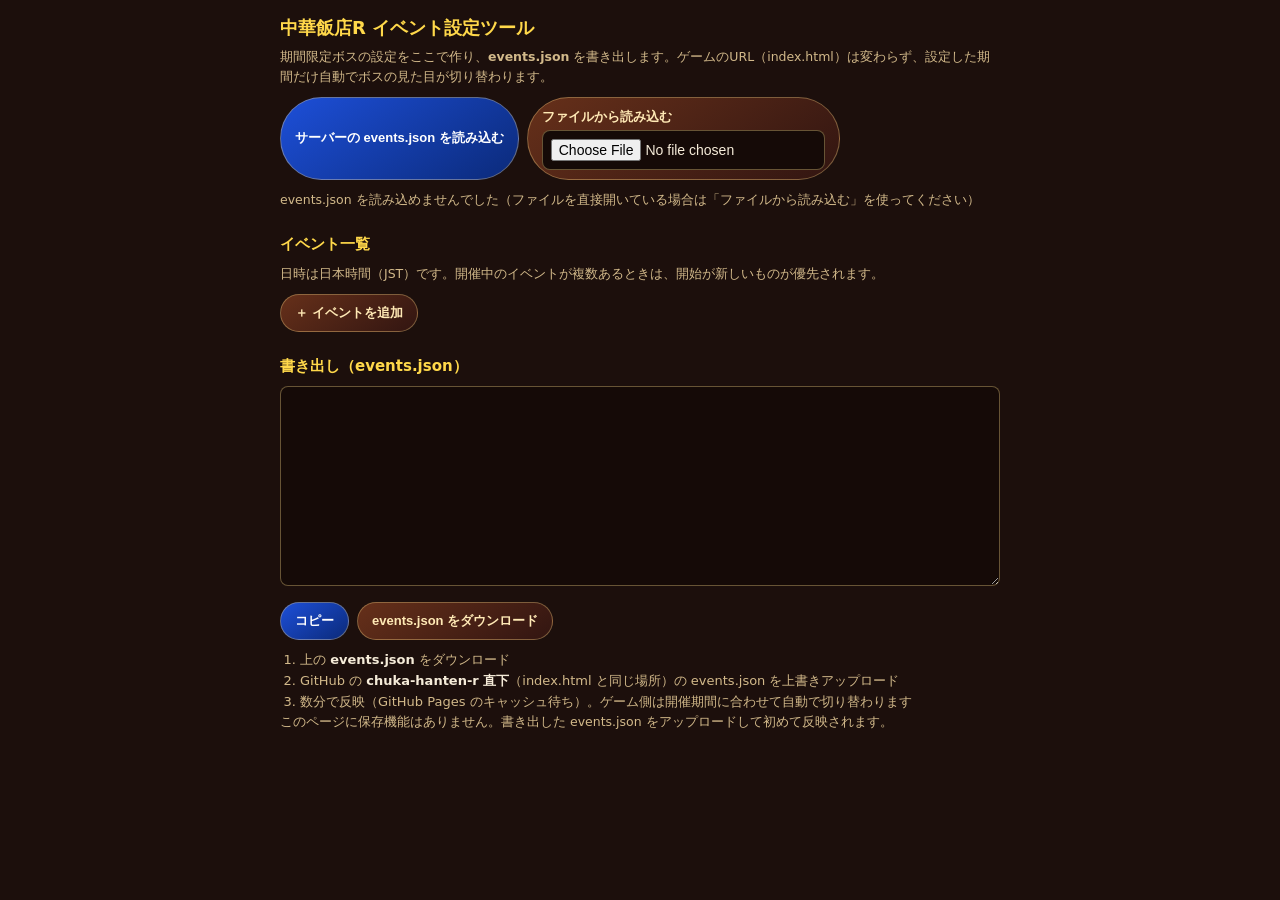
==== event-admin.html @ a862245b "Add files via upload" ====
<!doctype html>
<html lang="ja"><head><meta charset="utf-8">
<meta name="viewport" content="width=device-width,initial-scale=1">
<meta name="robots" content="noindex,nofollow">
<title>中華飯店R イベント設定ツール</title>
<style>
:root{--bg:#1c0f0c;--card:#2c1a14;--line:rgba(255,221,139,.35);--tx:#f6ecd9;--sub:#d2b98a;--gold:#ffd84a}
*{box-sizing:border-box}body{margin:0;padding:14px;background:var(--bg);color:var(--tx);font:14px/1.6 system-ui,'Hiragino Sans','Noto Sans JP',sans-serif}
.wrap{max-width:720px;margin:0 auto}h1{font-size:18px;margin:0 0 4px;color:var(--gold)}h2{font-size:15px;margin:22px 0 8px;color:var(--gold)}
.note{color:var(--sub);font-size:12.5px;margin:0 0 10px}
.bar{display:flex;flex-wrap:wrap;gap:8px;margin:10px 0}
button,.btn{padding:9px 14px;border:1px solid var(--line);border-radius:999px;background:linear-gradient(145deg,#66301a,#321511);color:#ffe9b5;font-size:13px;font-weight:700;cursor:pointer}
button.main{background:linear-gradient(145deg,#1d4fd8,#0b2a7a);color:#fff}button.del{background:#4a1616;color:#ffb3a8}
.ev{margin:12px 0;padding:12px;border:1px solid var(--line);border-radius:14px;background:var(--card)}
.ev-h{display:flex;align-items:center;gap:8px;flex-wrap:wrap;margin-bottom:8px}.badge{padding:1px 10px;border-radius:999px;font-size:12px;font-weight:700;background:#444;color:#ddd}
.badge.on{background:#1f8a43;color:#fff}.badge.soon{background:#b87a00;color:#fff}.badge.off{background:#555}
.grid{display:grid;grid-template-columns:1fr 1fr;gap:8px}@media(max-width:520px){.grid{grid-template-columns:1fr}}
label{display:block;font-size:12px;color:var(--sub)}label input,label select{display:block;width:100%;margin-top:2px;padding:8px;border:1px solid var(--line);border-radius:8px;background:#150a07;color:var(--tx);font-size:14px}
label.chk{display:flex;align-items:center;gap:6px;color:var(--tx);font-size:14px}label.chk input{width:auto;margin:0}
input[type=color]{padding:2px;height:38px}
canvas{display:block;width:100%;max-width:360px;height:auto;margin:8px 0;border-radius:10px;background:#2a1a3a}
textarea{width:100%;height:200px;padding:8px;border:1px solid var(--line);border-radius:8px;background:#150a07;color:#c9f0c9;font:12px/1.5 ui-monospace,Menlo,monospace}
.steps{margin:0;padding-left:20px;color:var(--sub);font-size:13px}.steps b{color:var(--tx)}.test a{color:#9fd3ff;word-break:break-all;font-size:12.5px}
</style></head><body><div class="wrap">
<h1>中華飯店R イベント設定ツール</h1>
<p class="note">期間限定ボスの設定をここで作り、<b>events.json</b> を書き出します。ゲームのURL（index.html）は変わらず、設定した期間だけ自動でボスの見た目が切り替わります。</p>

<div class="bar"><button class="main" id="load-server">サーバーの events.json を読み込む</button><label class="btn" style="margin:0">ファイルから読み込む<input id="load-file" type="file" accept=".json,application/json" hidden></label></div>
<p class="note" id="msg"></p>

<h2>イベント一覧</h2><p class="note">日時は日本時間（JST）です。開催中のイベントが複数あるときは、開始が新しいものが優先されます。</p>
<div id="list"></div>
<div class="bar"><button id="add">＋ イベントを追加</button></div>

<h2>書き出し（events.json）</h2>
<textarea id="out" readonly spellcheck="false"></textarea>
<div class="bar"><button class="main" id="copy">コピー</button><button id="dl">events.json をダウンロード</button></div>
<ol class="steps"><li>上の <b>events.json</b> をダウンロード</li><li>GitHub の <b>chuka-hanten-r 直下</b>（index.html と同じ場所）の events.json を上書きアップロード</li><li>数分で反映（GitHub Pages のキャッシュ待ち）。ゲーム側は開催期間に合わせて自動で切り替わります</li></ol>
<p class="note">このページに保存機能はありません。書き出した events.json をアップロードして初めて反映されます。</p>
</div>
<script src="js/event-skins.js"></script>
<script>
const SK=window.EVENT_SKINS,$=id=>document.getElementById(id);
let events=[];
const jst=v=>v?v+':00+09:00':'',unjst=s=>s?String(s).slice(0,16):'';
const esc=s=>String(s??'').replace(/[&<>"]/g,c=>({'&':'&amp;','<':'&lt;','>':'&gt;','"':'&quot;'}[c]));
function nowJst(){const d=new Date(Date.now()+9*3600e3);return d.toISOString().slice(0,16)}
function status(e){if(e.enabled===false)return['off','無効'];const n=Date.now(),s=Date.parse(e.start),f=Date.parse(e.end);if(!(s<f))return['off','日時エラー'];return n<s?['soon','開始前']:n<f?['on','開催中']:['off','終了']}
function out(){$('out').value=JSON.stringify({events:events.map(e=>({id:e.id,enabled:e.enabled!==false,start:e.start,end:e.end,skin:e.skin,name:e.name,label:e.label,shardColor:e.shardColor,pageTitle:e.pageTitle,tagline:e.tagline}))},null,2)}
function preview(cv,key){const x=cv.getContext('2d'),sk=SK[key];x.clearRect(0,0,cv.width,cv.height);if(!sk)return;
 const L=104,Wd=64;[['angry',false],['hurt',false],['angry',true]].forEach(([m,sw],k)=>{x.save();x.translate(62+k*118,62);
  sk.draw(x,L,Wd,{t:k*.7,mood:m,sweat:sw,part:'limbs'});sk.draw(x,L,Wd,{t:0,mood:m,sweat:sw,part:'body'});x.restore()})}
function badge(i){const b=document.querySelector('[data-b="'+i+'"]');if(!b)return;const[c,t]=status(events[i]);b.className='badge '+c;b.textContent=t}
function render(){
 $('list').innerHTML=events.map((e,i)=>{const[c,t]=status(e);
  return `<div class="ev"><div class="ev-h"><span class="badge ${c}" data-b="${i}">${t}</span><label class="chk"><input type="checkbox" data-i="${i}" data-k="enabled" ${e.enabled!==false?'checked':''}>有効</label><button class="del" data-del="${i}" style="margin-left:auto">削除</button></div>
  <div class="grid">
  <label>イベントID（半角英数とハイフン）<input data-i="${i}" data-k="id" value="${esc(e.id)}"></label>
  <label>見た目（スキン）<select data-i="${i}" data-k="skin">${Object.keys(SK).map(k=>`<option value="${k}" ${e.skin===k?'selected':''}>${esc(SK[k].title)}</option>`).join('')}</select></label>
  <label>開始（日本時間）<input type="datetime-local" data-i="${i}" data-k="start" value="${unjst(e.start)}"></label>
  <label>終了（日本時間）<input type="datetime-local" data-i="${i}" data-k="end" value="${unjst(e.end)}"></label>
  <label>ボス名（「巨大○○が来た！」に使う）<input data-i="${i}" data-k="name" value="${esc(e.name)}"></label>
  <label>HPバー横の目印（1文字／絵文字）<input data-i="${i}" data-k="label" value="${esc(e.label)}" maxlength="4"></label>
  <label>斬ったときの破片の色<input type="color" data-i="${i}" data-k="shardColor" value="${esc(e.shardColor||'#ffd34d')}"></label>
  <label>ブラウザのタブの題名<input data-i="${i}" data-k="pageTitle" value="${esc(e.pageTitle)}"></label>
  <label>タイトル画面の説明文の前置き<input data-i="${i}" data-k="tagline" value="${esc(e.tagline)}"></label></div>
  <canvas width="360" height="124" data-p="${i}"></canvas>
  <div class="test">テスト用リンク（期間に関係なく強制表示）：<a href="./index.html?event=${encodeURIComponent(e.id)}" target="_blank" rel="noopener">index.html?event=${esc(e.id)}</a></div></div>`}).join('')||'<p class="note">イベントがありません。「＋ イベントを追加」で作成します。</p>';
 document.querySelectorAll('canvas[data-p]').forEach(cv=>preview(cv,events[cv.dataset.p].skin));out()}
$('list').addEventListener('input',ev=>{const t=ev.target,i=t.dataset.i;if(i===undefined)return;const k=t.dataset.k,e=events[i];
 if(k==='enabled')e.enabled=t.checked;else if(k==='start'||k==='end')e[k]=jst(t.value);else e[k]=t.value;
 if(k==='skin'){const d=SK[e.skin].defaults;Object.assign(e,d);render();return}
 badge(i);out()});
$('list').addEventListener('click',ev=>{const d=ev.target.closest('[data-del]');if(d&&confirm('このイベントを削除しますか？')){events.splice(+d.dataset.del,1);render()}});
$('add').onclick=()=>{const key=Object.keys(SK)[0],n=nowJst(),end=new Date(Date.now()+9*3600e3+24*3600e3).toISOString().slice(0,16);
 events.push(Object.assign({id:'event-'+n.slice(0,10).replace(/-/g,''),enabled:true,start:jst(n),end:jst(end),skin:key},SK[key].defaults));render()};
function setData(d,src){events=((d&&d.events)||[]).filter(Boolean);render();$('msg').textContent=src+'から '+events.length+' 件を読み込みました'}
$('load-server').onclick=()=>fetch('events.json?t='+Date.now(),{cache:'no-store'}).then(r=>{if(!r.ok)throw 0;return r.json()}).then(d=>setData(d,'サーバー')).catch(()=>{$('msg').textContent='events.json を読み込めませんでした（ファイルを直接開いている場合は「ファイルから読み込む」を使ってください）'});
$('load-file').onchange=e=>{const f=e.target.files[0];if(!f)return;f.text().then(t=>setData(JSON.parse(t),'ファイル')).catch(()=>{$('msg').textContent='JSONを読み込めませんでした'})};
$('copy').onclick=()=>{$('out').select();try{navigator.clipboard.writeText($('out').value).then(()=>$('msg').textContent='コピーしました')}catch(_){document.execCommand('copy');$('msg').textContent='コピーしました'}};
$('dl').onclick=()=>{const a=document.createElement('a');a.href=URL.createObjectURL(new Blob([$('out').value],{type:'application/json'}));a.download='events.json';a.click();setTimeout(()=>URL.revokeObjectURL(a.href),1000)};
$('load-server').click();
</script></body></html>
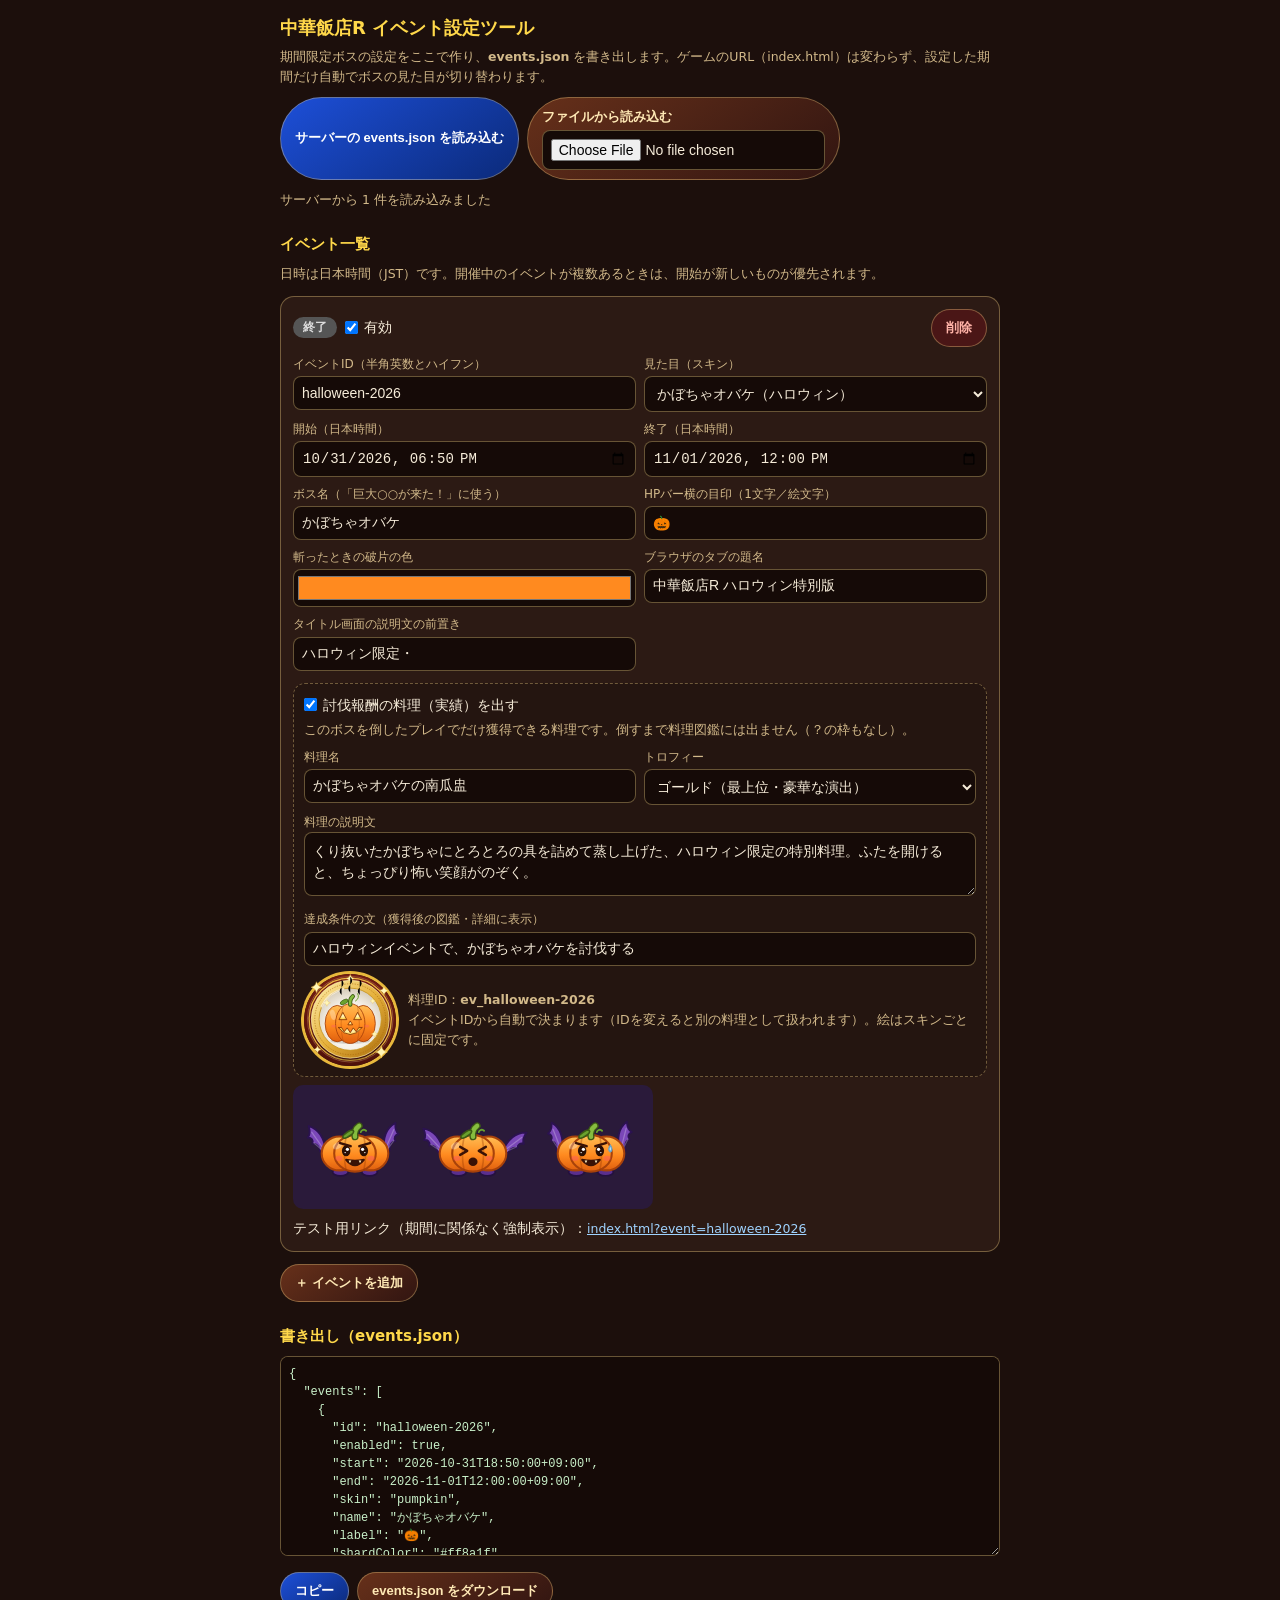
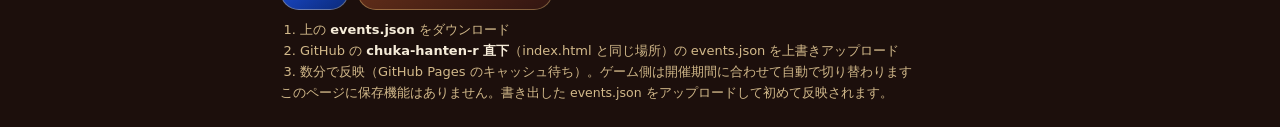
==== commit a17493b2: "Add files via upload" ====
--- a/event-admin.html
+++ b/event-admin.html
@@ -18,6 +18,8 @@
 label{display:block;font-size:12px;color:var(--sub)}label input,label select{display:block;width:100%;margin-top:2px;padding:8px;border:1px solid var(--line);border-radius:8px;background:#150a07;color:var(--tx);font-size:14px}
 label.chk{display:flex;align-items:center;gap:6px;color:var(--tx);font-size:14px}label.chk input{width:auto;margin:0}
 input[type=color]{padding:2px;height:38px}
+.dishbox{margin:12px 0 4px;padding:10px;border:1px dashed var(--line);border-radius:12px;background:rgba(0,0,0,.18)}.dishbox .grid{margin-top:8px}.wide{grid-column:1/-1}.dishbox textarea{height:64px;font:14px/1.5 system-ui,'Hiragino Sans','Noto Sans JP',sans-serif;color:var(--tx)}
+.dp-row{display:flex;align-items:center;gap:12px;margin-top:8px}.dp{flex:none;width:92px;height:92px;border-radius:50%;background:radial-gradient(circle at 50% 38%,#a52d1b 0,#5e140c 66%,#2a0806 100%);box-shadow:0 0 0 3px #e8b83c;display:grid;place-items:center}.dp svg{width:94%;height:94%;overflow:visible}.dishbox.off .grid,.dishbox.off .dp-row{opacity:.4}
 canvas{display:block;width:100%;max-width:360px;height:auto;margin:8px 0;border-radius:10px;background:#2a1a3a}
 textarea{width:100%;height:200px;padding:8px;border:1px solid var(--line);border-radius:8px;background:#150a07;color:#c9f0c9;font:12px/1.5 ui-monospace,Menlo,monospace}
 .steps{margin:0;padding-left:20px;color:var(--sub);font-size:13px}.steps b{color:var(--tx)}.test a{color:#9fd3ff;word-break:break-all;font-size:12.5px}
@@ -39,14 +41,21 @@
 <p class="note">このページに保存機能はありません。書き出した events.json をアップロードして初めて反映されます。</p>
 </div>
 <script src="js/event-skins.js"></script>
+<script src="js/event-dishes.js"></script>
 <script>
 const SK=window.EVENT_SKINS,$=id=>document.getElementById(id);
 let events=[];
+const clone=o=>JSON.parse(JSON.stringify(o));
+const DR=[[2,'ブロンズ'],[3,'シルバー'],[4,'ゴールド'],[5,'ゴールド（最上位・豪華な演出）']];
+function applyDef(e,d){Object.assign(e,d);if(d.dish)e.dish=clone(d.dish);else delete e.dish}
+function fillDish(e){const d=SK[e.skin]&&SK[e.skin].defaults.dish;if(d)e.dish=Object.assign({},clone(d),e.dish||{})}
+function dishId(e){return window.EVENT_DISH?EVENT_DISH.idFor(e.id):'ev_'+String(e.id||'event').replace(/[^A-Za-z0-9_-]/g,'')}
+function dishPrev(e){const f=window.EVENT_DISH_ART&&e.dish&&EVENT_DISH_ART[e.dish.art];return f?f({n:e.dish.n},3,false):''}
 const jst=v=>v?v+':00+09:00':'',unjst=s=>s?String(s).slice(0,16):'';
 const esc=s=>String(s??'').replace(/[&<>"]/g,c=>({'&':'&amp;','<':'&lt;','>':'&gt;','"':'&quot;'}[c]));
 function nowJst(){const d=new Date(Date.now()+9*3600e3);return d.toISOString().slice(0,16)}
 function status(e){if(e.enabled===false)return['off','無効'];const n=Date.now(),s=Date.parse(e.start),f=Date.parse(e.end);if(!(s<f))return['off','日時エラー'];return n<s?['soon','開始前']:n<f?['on','開催中']:['off','終了']}
-function out(){$('out').value=JSON.stringify({events:events.map(e=>({id:e.id,enabled:e.enabled!==false,start:e.start,end:e.end,skin:e.skin,name:e.name,label:e.label,shardColor:e.shardColor,pageTitle:e.pageTitle,tagline:e.tagline}))},null,2)}
+function out(){$('out').value=JSON.stringify({events:events.map(e=>({id:e.id,enabled:e.enabled!==false,start:e.start,end:e.end,skin:e.skin,name:e.name,label:e.label,shardColor:e.shardColor,pageTitle:e.pageTitle,tagline:e.tagline,dish:e.dish}))},null,2)}
 function preview(cv,key){const x=cv.getContext('2d'),sk=SK[key];x.clearRect(0,0,cv.width,cv.height);if(!sk)return;
  const L=104,Wd=64;[['angry',false],['hurt',false],['angry',true]].forEach(([m,sw],k)=>{x.save();x.translate(62+k*118,62);
   sk.draw(x,L,Wd,{t:k*.7,mood:m,sweat:sw,part:'limbs'});sk.draw(x,L,Wd,{t:0,mood:m,sweat:sw,part:'body'});x.restore()})}
@@ -64,17 +73,27 @@
   <label>斬ったときの破片の色<input type="color" data-i="${i}" data-k="shardColor" value="${esc(e.shardColor||'#ffd34d')}"></label>
   <label>ブラウザのタブの題名<input data-i="${i}" data-k="pageTitle" value="${esc(e.pageTitle)}"></label>
   <label>タイトル画面の説明文の前置き<input data-i="${i}" data-k="tagline" value="${esc(e.tagline)}"></label></div>
+  ${(()=>{const d=e.dish;if(!d)return'';return `<div class="dishbox${d.enabled===false?' off':''}" data-db="${i}"><label class="chk"><input type="checkbox" data-i="${i}" data-k="dish.enabled" ${d.enabled!==false?'checked':''}>討伐報酬の料理（実績）を出す</label><p class="note" style="margin:4px 0 0">このボスを倒したプレイでだけ獲得できる料理です。倒すまで料理図鑑には出ません（？の枠もなし）。</p>
+  <div class="grid"><label>料理名<input data-i="${i}" data-k="dish.n" value="${esc(d.n)}"></label>
+  <label>トロフィー<select data-i="${i}" data-k="dish.r">${DR.map(([v,l])=>`<option value="${v}" ${+d.r===v?'selected':''}>${l}</option>`).join('')}</select></label>
+  <label class="wide">料理の説明文<textarea data-i="${i}" data-k="dish.d">${esc(d.d)}</textarea></label>
+  <label class="wide">達成条件の文（獲得後の図鑑・詳細に表示）<input data-i="${i}" data-k="dish.h" value="${esc(d.h)}"></label></div>
+  <div class="dp-row"><div class="dp" data-dp="${i}">${dishPrev(e)}</div><div class="note" style="margin:0">料理ID：<b>${esc(dishId(e))}</b><br>イベントIDから自動で決まります（IDを変えると別の料理として扱われます）。絵はスキンごとに固定です。</div></div></div>`})()}
   <canvas width="360" height="124" data-p="${i}"></canvas>
   <div class="test">テスト用リンク（期間に関係なく強制表示）：<a href="./index.html?event=${encodeURIComponent(e.id)}" target="_blank" rel="noopener">index.html?event=${esc(e.id)}</a></div></div>`}).join('')||'<p class="note">イベントがありません。「＋ イベントを追加」で作成します。</p>';
  document.querySelectorAll('canvas[data-p]').forEach(cv=>preview(cv,events[cv.dataset.p].skin));out()}
 $('list').addEventListener('input',ev=>{const t=ev.target,i=t.dataset.i;if(i===undefined)return;const k=t.dataset.k,e=events[i];
+ if(k.indexOf('dish.')===0){const f=k.slice(5);e.dish=e.dish||{};e.dish[f]=f==='enabled'?t.checked:f==='r'?+t.value:t.value;
+  const bx=document.querySelector('[data-db="'+i+'"]');if(bx)bx.classList.toggle('off',e.dish.enabled===false);
+  const pv=document.querySelector('[data-dp="'+i+'"]');if(pv)pv.innerHTML=dishPrev(e);out();return}
  if(k==='enabled')e.enabled=t.checked;else if(k==='start'||k==='end')e[k]=jst(t.value);else e[k]=t.value;
- if(k==='skin'){const d=SK[e.skin].defaults;Object.assign(e,d);render();return}
+ if(k==='skin'){applyDef(e,SK[e.skin].defaults);render();return}
+ if(k==='id'){const nt=document.querySelector('[data-db="'+i+'"] .dp-row b');if(nt)nt.textContent=dishId(e)}
  badge(i);out()});
 $('list').addEventListener('click',ev=>{const d=ev.target.closest('[data-del]');if(d&&confirm('このイベントを削除しますか？')){events.splice(+d.dataset.del,1);render()}});
 $('add').onclick=()=>{const key=Object.keys(SK)[0],n=nowJst(),end=new Date(Date.now()+9*3600e3+24*3600e3).toISOString().slice(0,16);
- events.push(Object.assign({id:'event-'+n.slice(0,10).replace(/-/g,''),enabled:true,start:jst(n),end:jst(end),skin:key},SK[key].defaults));render()};
-function setData(d,src){events=((d&&d.events)||[]).filter(Boolean);render();$('msg').textContent=src+'から '+events.length+' 件を読み込みました'}
+ const ne={id:'event-'+n.slice(0,10).replace(/-/g,''),enabled:true,start:jst(n),end:jst(end),skin:key};applyDef(ne,SK[key].defaults);events.push(ne);render()};
+function setData(d,src){events=((d&&d.events)||[]).filter(Boolean);events.forEach(fillDish);render();$('msg').textContent=src+'から '+events.length+' 件を読み込みました'}
 $('load-server').onclick=()=>fetch('events.json?t='+Date.now(),{cache:'no-store'}).then(r=>{if(!r.ok)throw 0;return r.json()}).then(d=>setData(d,'サーバー')).catch(()=>{$('msg').textContent='events.json を読み込めませんでした（ファイルを直接開いている場合は「ファイルから読み込む」を使ってください）'});
 $('load-file').onchange=e=>{const f=e.target.files[0];if(!f)return;f.text().then(t=>setData(JSON.parse(t),'ファイル')).catch(()=>{$('msg').textContent='JSONを読み込めませんでした'})};
 $('copy').onclick=()=>{$('out').select();try{navigator.clipboard.writeText($('out').value).then(()=>$('msg').textContent='コピーしました')}catch(_){document.execCommand('copy');$('msg').textContent='コピーしました'}};
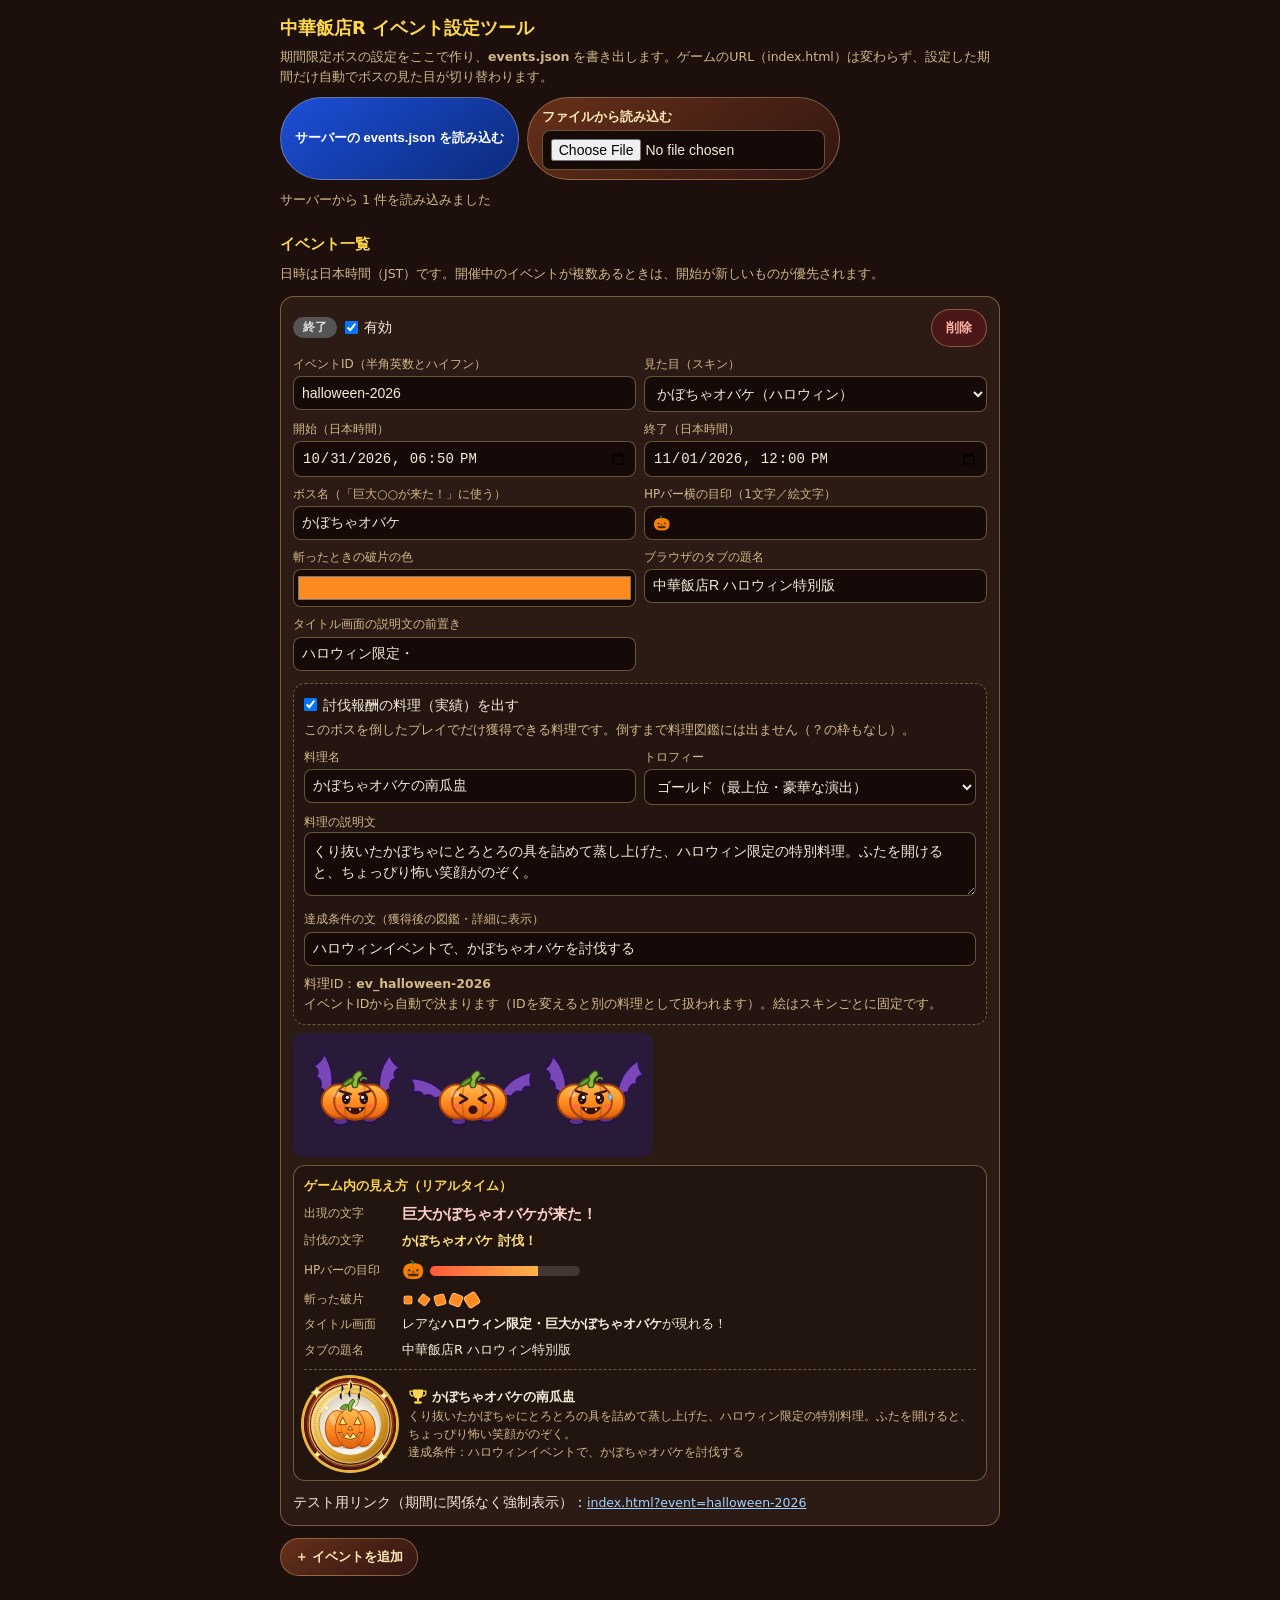
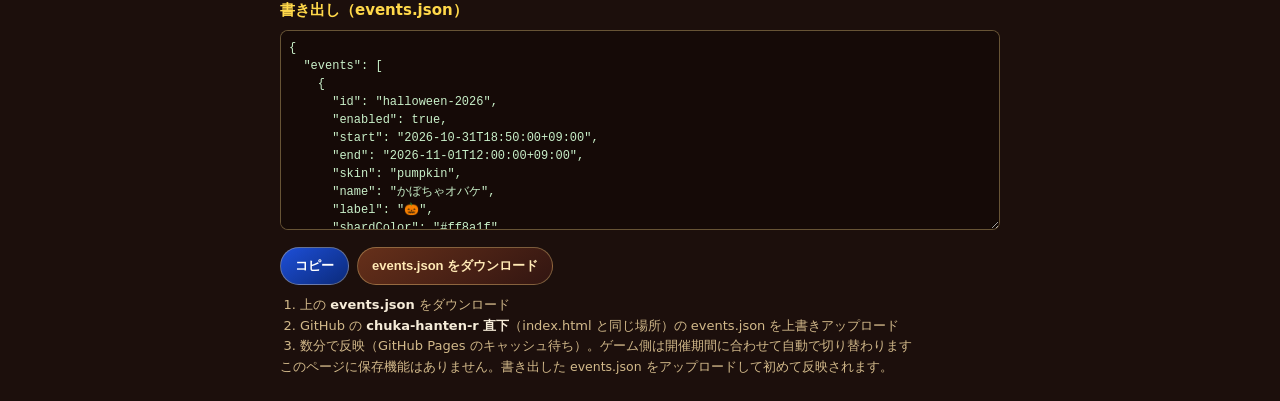
==== commit 80111831: "Add files via upload" ====
--- a/event-admin.html
+++ b/event-admin.html
@@ -20,6 +20,11 @@
 input[type=color]{padding:2px;height:38px}
 .dishbox{margin:12px 0 4px;padding:10px;border:1px dashed var(--line);border-radius:12px;background:rgba(0,0,0,.18)}.dishbox .grid{margin-top:8px}.wide{grid-column:1/-1}.dishbox textarea{height:64px;font:14px/1.5 system-ui,'Hiragino Sans','Noto Sans JP',sans-serif;color:var(--tx)}
 .dp-row{display:flex;align-items:center;gap:12px;margin-top:8px}.dp{flex:none;width:92px;height:92px;border-radius:50%;background:radial-gradient(circle at 50% 38%,#a52d1b 0,#5e140c 66%,#2a0806 100%);box-shadow:0 0 0 3px #e8b83c;display:grid;place-items:center}.dp svg{width:94%;height:94%;overflow:visible}.dishbox.off .grid,.dishbox.off .dp-row{opacity:.4}
+.live{margin:6px 0 10px;padding:10px;border:1px solid var(--line);border-radius:12px;background:rgba(0,0,0,.22);font-size:13px}.live h3{margin:0 0 6px;font-size:12.5px;color:var(--gold)}
+.lv-row{display:flex;align-items:center;gap:10px;margin:5px 0;flex-wrap:wrap}.lv-k{flex:none;min-width:88px;color:var(--sub);font-size:12px}
+.lv-ann{color:#ffd0c8;font-size:15px}.lv-hp{display:inline-flex;align-items:center;gap:6px}.lv-lab{font-style:normal;font-size:18px;min-width:22px;text-align:center}.lv-bar{display:inline-block;width:150px;height:10px;border-radius:99px;background:rgba(255,255,255,.15);overflow:hidden}.lv-bar u{display:block;width:72%;height:100%;background:linear-gradient(90deg,#ff5a3c,#ffb347)}
+.lv-sh{display:inline-flex;gap:4px;align-items:center}.lv-sh s{display:inline-block;width:12px;height:12px;border-radius:3px;border:1px solid rgba(255,255,255,.4)}
+.lv-dish{display:flex;align-items:center;gap:12px;margin-top:8px;padding-top:8px;border-top:1px dashed var(--line)}.lv-dt{min-width:0}.lv-dt small{display:block;color:var(--sub);font-size:12px;line-height:1.5}.lv-tr{display:inline-flex;vertical-align:middle;margin-right:4px}.lv-tr svg{width:20px;height:20px}
 canvas{display:block;width:100%;max-width:360px;height:auto;margin:8px 0;border-radius:10px;background:#2a1a3a}
 textarea{width:100%;height:200px;padding:8px;border:1px solid var(--line);border-radius:8px;background:#150a07;color:#c9f0c9;font:12px/1.5 ui-monospace,Menlo,monospace}
 .steps{margin:0;padding-left:20px;color:var(--sub);font-size:13px}.steps b{color:var(--tx)}.test a{color:#9fd3ff;word-break:break-all;font-size:12.5px}
@@ -56,9 +61,9 @@
 function nowJst(){const d=new Date(Date.now()+9*3600e3);return d.toISOString().slice(0,16)}
 function status(e){if(e.enabled===false)return['off','無効'];const n=Date.now(),s=Date.parse(e.start),f=Date.parse(e.end);if(!(s<f))return['off','日時エラー'];return n<s?['soon','開始前']:n<f?['on','開催中']:['off','終了']}
 function out(){$('out').value=JSON.stringify({events:events.map(e=>({id:e.id,enabled:e.enabled!==false,start:e.start,end:e.end,skin:e.skin,name:e.name,label:e.label,shardColor:e.shardColor,pageTitle:e.pageTitle,tagline:e.tagline,dish:e.dish}))},null,2)}
-function preview(cv,key){const x=cv.getContext('2d'),sk=SK[key];x.clearRect(0,0,cv.width,cv.height);if(!sk)return;
+function preview(cv,key,T){T=T||0;const x=cv.getContext('2d'),sk=SK[key];x.clearRect(0,0,cv.width,cv.height);if(!sk)return;
  const L=104,Wd=64;[['angry',false],['hurt',false],['angry',true]].forEach(([m,sw],k)=>{x.save();x.translate(62+k*118,62);
-  sk.draw(x,L,Wd,{t:k*.7,mood:m,sweat:sw,part:'limbs'});sk.draw(x,L,Wd,{t:0,mood:m,sweat:sw,part:'body'});x.restore()})}
+  sk.draw(x,L,Wd,{t:T+k*.7,mood:m,sweat:sw,part:'limbs'});sk.draw(x,L,Wd,{t:0,mood:m,sweat:sw,part:'body'});x.restore()})}
 function badge(i){const b=document.querySelector('[data-b="'+i+'"]');if(!b)return;const[c,t]=status(events[i]);b.className='badge '+c;b.textContent=t}
 function render(){
  $('list').innerHTML=events.map((e,i)=>{const[c,t]=status(e);
@@ -78,18 +83,35 @@
   <label>トロフィー<select data-i="${i}" data-k="dish.r">${DR.map(([v,l])=>`<option value="${v}" ${+d.r===v?'selected':''}>${l}</option>`).join('')}</select></label>
   <label class="wide">料理の説明文<textarea data-i="${i}" data-k="dish.d">${esc(d.d)}</textarea></label>
   <label class="wide">達成条件の文（獲得後の図鑑・詳細に表示）<input data-i="${i}" data-k="dish.h" value="${esc(d.h)}"></label></div>
-  <div class="dp-row"><div class="dp" data-dp="${i}">${dishPrev(e)}</div><div class="note" style="margin:0">料理ID：<b>${esc(dishId(e))}</b><br>イベントIDから自動で決まります（IDを変えると別の料理として扱われます）。絵はスキンごとに固定です。</div></div></div>`})()}
+  <div class="dp-row"><div class="note" style="margin:0">料理ID：<b>${esc(dishId(e))}</b><br>イベントIDから自動で決まります（IDを変えると別の料理として扱われます）。絵はスキンごとに固定です。</div></div></div>`})()}
   <canvas width="360" height="124" data-p="${i}"></canvas>
+  <div class="live" data-lv="${i}"></div>
   <div class="test">テスト用リンク（期間に関係なく強制表示）：<a href="./index.html?event=${encodeURIComponent(e.id)}" target="_blank" rel="noopener">index.html?event=${esc(e.id)}</a></div></div>`}).join('')||'<p class="note">イベントがありません。「＋ イベントを追加」で作成します。</p>';
- document.querySelectorAll('canvas[data-p]').forEach(cv=>preview(cv,events[cv.dataset.p].skin));out()}
+ document.querySelectorAll('canvas[data-p]').forEach(cv=>preview(cv,events[cv.dataset.p].skin));events.forEach((_,i)=>livePrev(i));out()}
+/* 羽のはばたきなど、動きもプレビューに反映（画面外のときは止める） */
+(function loop(ts){if(!document.hidden)document.querySelectorAll('canvas[data-p]').forEach(cv=>{const e=events[cv.dataset.p];if(e)preview(cv,e.skin,ts/1000)});requestAnimationFrame(loop)})(0);
+/* 入力した内容を、ゲーム内の見え方でその場に反映 */
+const cup=c=>`<svg viewBox="0 0 24 24" aria-hidden="true"><path d="M6 3h12v5a6 6 0 0 1-12 0z" fill="${c}"/><path d="M6 5H2.5v2.2A3.8 3.8 0 0 0 6.5 11M18 5h3.5v2.2A3.8 3.8 0 0 1 17.5 11" stroke="${c}" fill="none" stroke-width="1.6"/><rect x="10.8" y="13" width="2.4" height="4" fill="${c}"/><rect x="7.5" y="17" width="9" height="3" rx="1" fill="${c}"/></svg>`;
+function livePrev(i){const e=events[i],el=document.querySelector('[data-lv="'+i+'"]');if(!el||!e)return;
+ const nm=e.name||'ボス',col=/^#[0-9a-f]{3,8}$/i.test(e.shardColor||'')?e.shardColor:'#ffd34d',d=e.dish;
+ let h=`<h3>ゲーム内の見え方（リアルタイム）</h3>
+ <div class="lv-row"><span class="lv-k">出現の文字</span><b class="lv-ann">巨大${esc(nm)}が来た！</b></div>
+ <div class="lv-row"><span class="lv-k">討伐の文字</span><b style="color:#ffe27a">${esc(nm)} 討伐！</b></div>
+ <div class="lv-row"><span class="lv-k">HPバーの目印</span><span class="lv-hp"><i class="lv-lab">${esc(e.label||'★')}</i><span class="lv-bar"><u></u></span></span></div>
+ <div class="lv-row"><span class="lv-k">斬った破片</span><span class="lv-sh">${[0,1,2,3,4].map(k=>`<s style="background:${col};transform:rotate(${k*37}deg) scale(${.75+k*.1})"></s>`).join('')}</span></div>
+ <div class="lv-row"><span class="lv-k">タイトル画面</span><span>レアな<b>${esc(e.tagline||'')}巨大${esc(nm)}</b>が現れる！</span></div>
+ <div class="lv-row"><span class="lv-k">タブの題名</span><span>${esc(e.pageTitle||'')}</span></div>`;
+ if(d&&d.enabled!==false){const rc=+d.r>=4?'#ffd34d':+d.r===3?'#d4dae2':'#cd7f32';
+  h+=`<div class="lv-dish"><div class="dp">${dishPrev(e)}</div><div class="lv-dt"><span class="lv-tr">${cup(rc)}</span><b>${esc(d.n)}</b><small>${esc(d.d)}</small><small>達成条件：${esc(d.h)}</small></div></div>`}
+ el.innerHTML=h}
 $('list').addEventListener('input',ev=>{const t=ev.target,i=t.dataset.i;if(i===undefined)return;const k=t.dataset.k,e=events[i];
  if(k.indexOf('dish.')===0){const f=k.slice(5);e.dish=e.dish||{};e.dish[f]=f==='enabled'?t.checked:f==='r'?+t.value:t.value;
   const bx=document.querySelector('[data-db="'+i+'"]');if(bx)bx.classList.toggle('off',e.dish.enabled===false);
-  const pv=document.querySelector('[data-dp="'+i+'"]');if(pv)pv.innerHTML=dishPrev(e);out();return}
+  livePrev(i);out();return}
  if(k==='enabled')e.enabled=t.checked;else if(k==='start'||k==='end')e[k]=jst(t.value);else e[k]=t.value;
  if(k==='skin'){applyDef(e,SK[e.skin].defaults);render();return}
  if(k==='id'){const nt=document.querySelector('[data-db="'+i+'"] .dp-row b');if(nt)nt.textContent=dishId(e)}
- badge(i);out()});
+ livePrev(i);badge(i);out()});
 $('list').addEventListener('click',ev=>{const d=ev.target.closest('[data-del]');if(d&&confirm('このイベントを削除しますか？')){events.splice(+d.dataset.del,1);render()}});
 $('add').onclick=()=>{const key=Object.keys(SK)[0],n=nowJst(),end=new Date(Date.now()+9*3600e3+24*3600e3).toISOString().slice(0,16);
  const ne={id:'event-'+n.slice(0,10).replace(/-/g,''),enabled:true,start:jst(n),end:jst(end),skin:key};applyDef(ne,SK[key].defaults);events.push(ne);render()};
